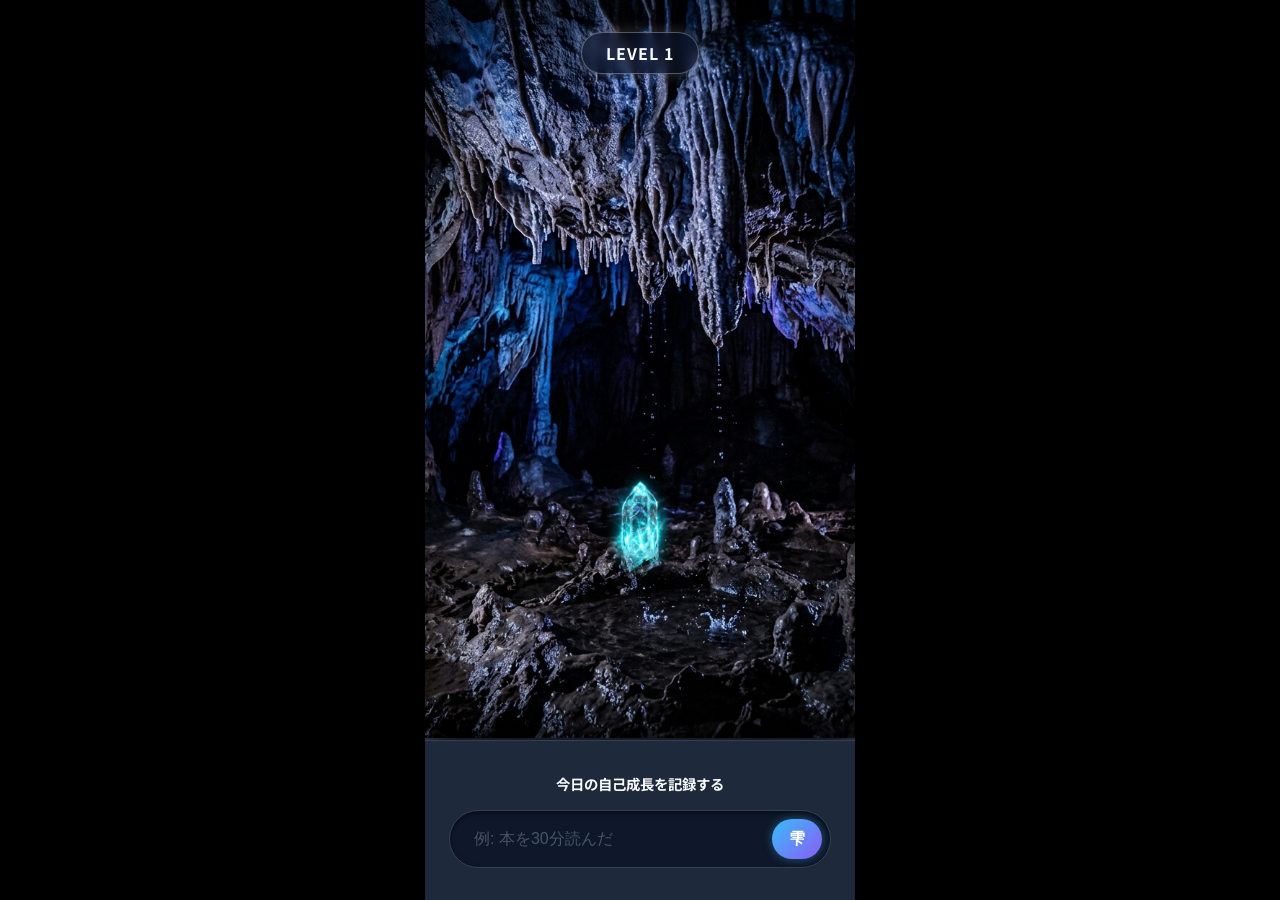
==== crystal_app/index.html @ 459fe9fe "Pivot to CrystalLog app based on new VPC insights" ====
<!DOCTYPE html>
<html lang="ja">
<head>
    <meta charset="UTF-8">
    <meta name="viewport" content="width=device-width, initial-scale=1.0, maximum-scale=1.0, user-scalable=no">
    <title>CrystalLog - 成長の結晶</title>
    <link rel="stylesheet" href="style.css">
    <link href="https://fonts.googleapis.com/css2?family=Noto+Sans+JP:wght@300;400;500;700&display=swap" rel="stylesheet">
</head>
<body>
    <div class="mobile-app">
        
        <!-- 上部：鍾乳洞と結晶のステージ -->
        <div class="cave-stage" id="stage">
            
            <div class="top-info">
                <div class="level-badge">LEVEL <span id="levelValue">1</span></div>
            </div>

            <!-- 天井の雫の発生源 (背景画像に鍾乳石が含まれるため非表示) -->
            <div class="stalactite-area">
                <div class="drop-origin" id="dropOrigin"></div>
            </div>

            <!-- 成長する結晶 (AI生成画像を使用) -->
            <div class="crystal-area">
                <img src="crystal.png" alt="Crystal" class="crystal-img" id="mainCrystal">
            </div>
            
            <!-- 波紋用コンテナ -->
            <div class="ripple-container" id="rippleContainer"></div>
        </div>

        <!-- 下部：成長入力パネル -->
        <div class="bottom-panel">
            <div class="action-area">
                <p class="action-title">今日の自己成長を記録する</p>
                <div class="input-group">
                    <input type="text" id="growthInput" placeholder="例: 本を30分読んだ" autocomplete="off">
                    <button class="translate-btn" id="dropBtn">雫</button>
                </div>
            </div>
        </div>
    </div>

    <script src="script.js"></script>
</body>
</html>
---- crystal_app/style.css ----
:root {
    --bg-dark: #020617;
    --primary: #38bdf8;
    --primary-glow: rgba(56, 189, 248, 0.6);
    --panel-bg: #1e293b;
    --text-main: #f8fafc;
    --text-sub: #94a3b8;
    --current-hue: 0deg; /* 動的にJSから変更される */
}

* {
    margin: 0;
    padding: 0;
    box-sizing: border-box;
}

body {
    background-color: #000;
    color: var(--text-main);
    font-family: 'Noto Sans JP', sans-serif;
    display: flex;
    justify-content: center;
    align-items: center;
    height: 100vh;
    overflow: hidden;
}

/* スマホアプリ風コンテナ */
.mobile-app {
    width: 100%;
    max-width: 430px;
    height: 100%;
    max-height: 932px;
    background: var(--bg-dark);
    position: relative;
    display: flex;
    flex-direction: column;
    box-shadow: 0 0 50px rgba(0,0,0,0.5);
}

/* --- 鍾乳洞ステージ (背景画像) --- */
.cave-stage {
    flex: 1;
    position: relative;
    /* AI生成した高画質な鍾乳洞画像を使用 */
    background-image: url('cave_bg.png');
    background-size: cover;
    background-position: center bottom;
    overflow: hidden;
    display: flex;
    flex-direction: column;
    align-items: center;
    border-bottom: 2px solid #334155;
    /* 少し暗くして文字や結晶を目立たせる */
    box-shadow: inset 0 0 100px rgba(0,0,0,0.8);
}

.top-info {
    position: absolute;
    top: 2rem;
    z-index: 20;
}

.level-badge {
    background: rgba(15, 23, 42, 0.6);
    border: 1px solid rgba(255, 255, 255, 0.3);
    padding: 0.5rem 1.5rem;
    border-radius: 999px;
    font-weight: bold;
    letter-spacing: 1px;
    box-shadow: 0 0 15px rgba(255, 255, 255, 0.2);
    backdrop-filter: blur(4px);
}

/* 天井の雫発生源 */
.stalactite-area {
    position: absolute;
    top: 0;
    left: 50%;
    transform: translateX(-50%);
    z-index: 10;
    height: 100px; /* 鍾乳石画像の長さに合わせる */
}

.drop-origin {
    position: absolute;
    bottom: 0;
    left: 50%;
    transform: translateX(-50%);
}

/* 改良版・雫のアニメーション */
.drop {
    position: absolute;
    width: 8px;
    height: 8px;
    background: #fff;
    border-radius: 50%;
    box-shadow: 0 0 15px #fff, 0 0 30px var(--primary);
    left: 50%;
    transform: translateX(-50%);
    z-index: 15;
}

/* 雫の軌跡（光の尾） */
.drop::after {
    content: '';
    position: absolute;
    top: -40px;
    left: 50%;
    transform: translateX(-50%);
    width: 2px;
    height: 40px;
    background: linear-gradient(to top, rgba(255,255,255,0.8), transparent);
    border-radius: 2px;
}

/* アニメーションを画面の高さに合わせて調整 */
@keyframes fall {
    0% { top: 0; opacity: 0; transform: translateX(-50%) scale(0.5); }
    10% { opacity: 1; transform: translateX(-50%) scale(1); }
    80% { opacity: 1; }
    100% { top: calc(100vh - 400px); opacity: 0; transform: translateX(-50%) scale(0.5); } /* 落ちる先を結晶の中心あたりに調整 */
}

/* 結晶 (AI生成画像) */
.crystal-area {
    position: absolute;
    bottom: 2rem; /* 画面下からの位置 */
    display: flex;
    justify-content: center;
    align-items: center;
    width: 100%;
    height: 350px;
}

.crystal-img {
    width: var(--crystal-width, 120px); /* JSで動的に変更 */
    height: auto;
    /* 背景が黒(#000)の画像を、背景に合成して黒を透過させる魔法のCSS */
    mix-blend-mode: screen;
    transform-origin: center center;
    transition: width 1.5s cubic-bezier(0.175, 0.885, 0.32, 1.275), filter 1.5s ease-in-out;
    z-index: 2;
    /* 色をJSで変えるための変数 */
    filter: hue-rotate(var(--current-hue));
}

.crystal-img.absorb {
    animation: crystalImgPulse 0.8s ease-out;
}

@keyframes crystalImgPulse {
    0% { transform: scale(1); filter: brightness(1) hue-rotate(var(--current-hue)); }
    50% { transform: scale(1.1) translateY(-10px); filter: brightness(1.5) hue-rotate(var(--current-hue)); }
    100% { transform: scale(1); filter: brightness(1) hue-rotate(var(--current-hue)); }
}

/* 波紋エフェクト強化 */
.ripple-container {
    position: absolute;
    bottom: 5rem;
    left: 50%;
    transform: translateX(-50%);
    width: 200px;
    height: 50px;
    z-index: 5;
    perspective: 600px;
}

.ripple {
    position: absolute;
    top: 50%;
    left: 50%;
    transform: translate(-50%, -50%) rotateX(70deg);
    border-radius: 50%;
    border: 3px solid rgba(255,255,255,0.9);
    box-shadow: 0 0 20px rgba(255,255,255,0.8), inset 0 0 20px rgba(255,255,255,0.5);
    width: 0;
    height: 0;
    opacity: 1;
    animation: rippleEffect 1.2s ease-out forwards;
}

@keyframes rippleEffect {
    to { width: 300px; height: 300px; opacity: 0; border-width: 0px; }
}

/* --- 下部パネル --- */
.bottom-panel {
    background: var(--panel-bg);
    padding: 2rem 1.5rem;
    box-shadow: 0 -10px 30px rgba(0,0,0,0.8);
    z-index: 30;
    border-top: 1px solid rgba(255,255,255,0.1);
}

/* アクションエリア */
.action-title {
    font-size: 0.9rem;
    color: var(--text-main);
    margin-bottom: 1rem;
    text-align: center;
    font-weight: bold;
}

.input-group {
    display: flex;
    background: #0f172a;
    border: 1px solid #334155;
    border-radius: 999px;
    padding: 0.5rem;
    box-shadow: inset 0 2px 5px rgba(0,0,0,0.5);
}

.input-group input {
    flex: 1;
    background: transparent;
    border: none;
    color: white;
    padding: 0.5rem 1rem;
    font-size: 1rem;
    outline: none;
}

.input-group input::placeholder {
    color: #475569;
}

.translate-btn {
    background: linear-gradient(135deg, var(--primary), #8b5cf6);
    color: white;
    border: none;
    width: 50px;
    height: 40px;
    border-radius: 999px;
    font-size: 1rem;
    font-weight: bold;
    cursor: pointer;
    display: flex;
    justify-content: center;
    align-items: center;
    transition: all 0.2s;
    box-shadow: 0 0 10px rgba(56, 189, 248, 0.4);
}

.translate-btn:active {
    transform: scale(0.9);
}
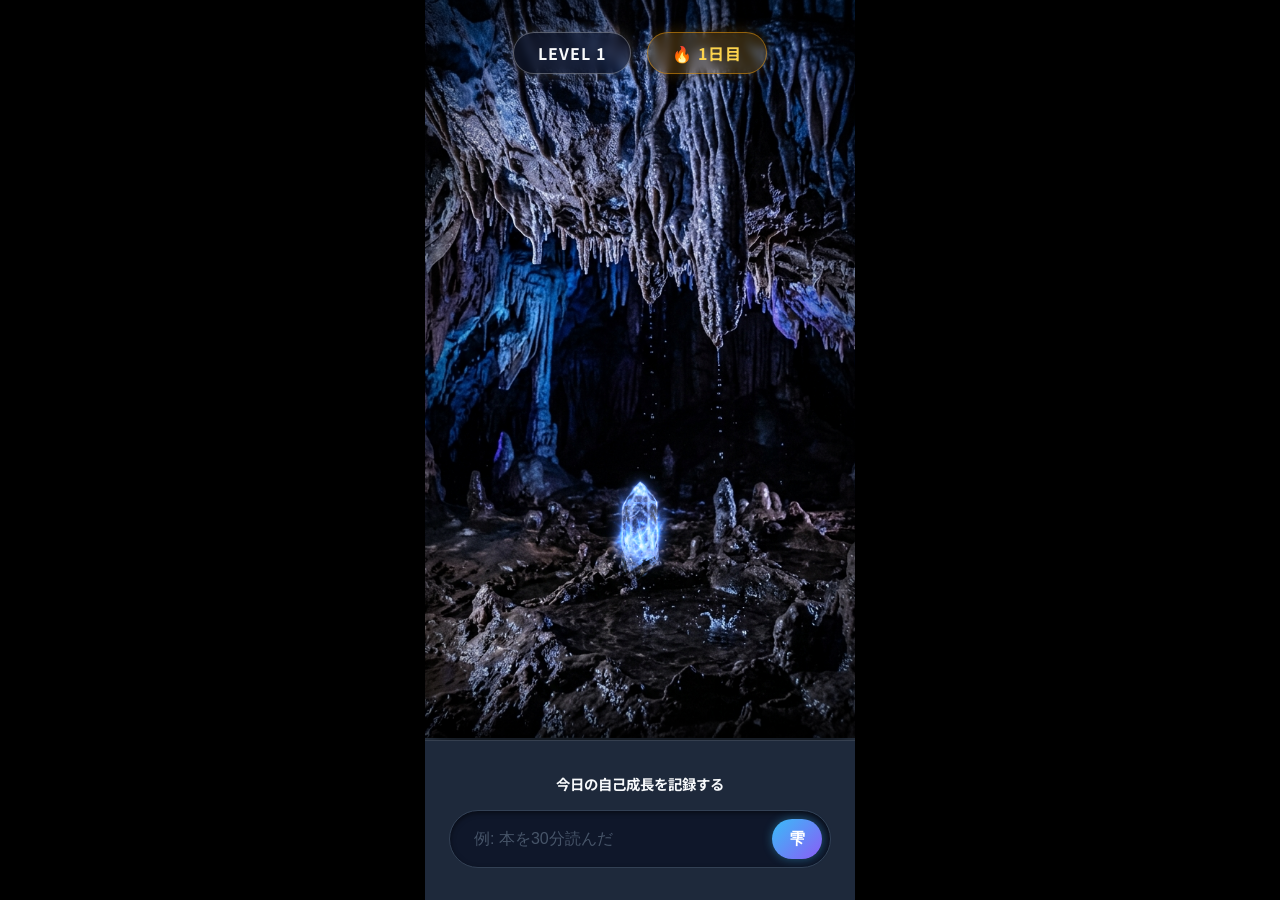
==== commit ca8b9b9d: "Add streak badge and localStorage persistence for crystal growth" ====
--- a/crystal_app/index.html
+++ b/crystal_app/index.html
@@ -15,6 +15,7 @@
             
             <div class="top-info">
                 <div class="level-badge">LEVEL <span id="levelValue">1</span></div>
+                <div class="streak-badge">🔥 <span id="streakValue">1</span>日目</div>
             </div>
 
             <!-- 天井の雫の発生源 (背景画像に鍾乳石が含まれるため非表示) -->
--- a/crystal_app/style.css
+++ b/crystal_app/style.css
@@ -59,6 +59,8 @@
     position: absolute;
     top: 2rem;
     z-index: 20;
+    display: flex;
+    gap: 1rem;
 }
 
 .level-badge {
@@ -69,6 +71,18 @@
     font-weight: bold;
     letter-spacing: 1px;
     box-shadow: 0 0 15px rgba(255, 255, 255, 0.2);
+    backdrop-filter: blur(4px);
+}
+
+.streak-badge {
+    background: rgba(245, 158, 11, 0.2);
+    border: 1px solid rgba(245, 158, 11, 0.5);
+    color: #fcd34d;
+    padding: 0.5rem 1.5rem;
+    border-radius: 999px;
+    font-weight: bold;
+    letter-spacing: 1px;
+    box-shadow: 0 0 15px rgba(245, 158, 11, 0.2);
     backdrop-filter: blur(4px);
 }
 
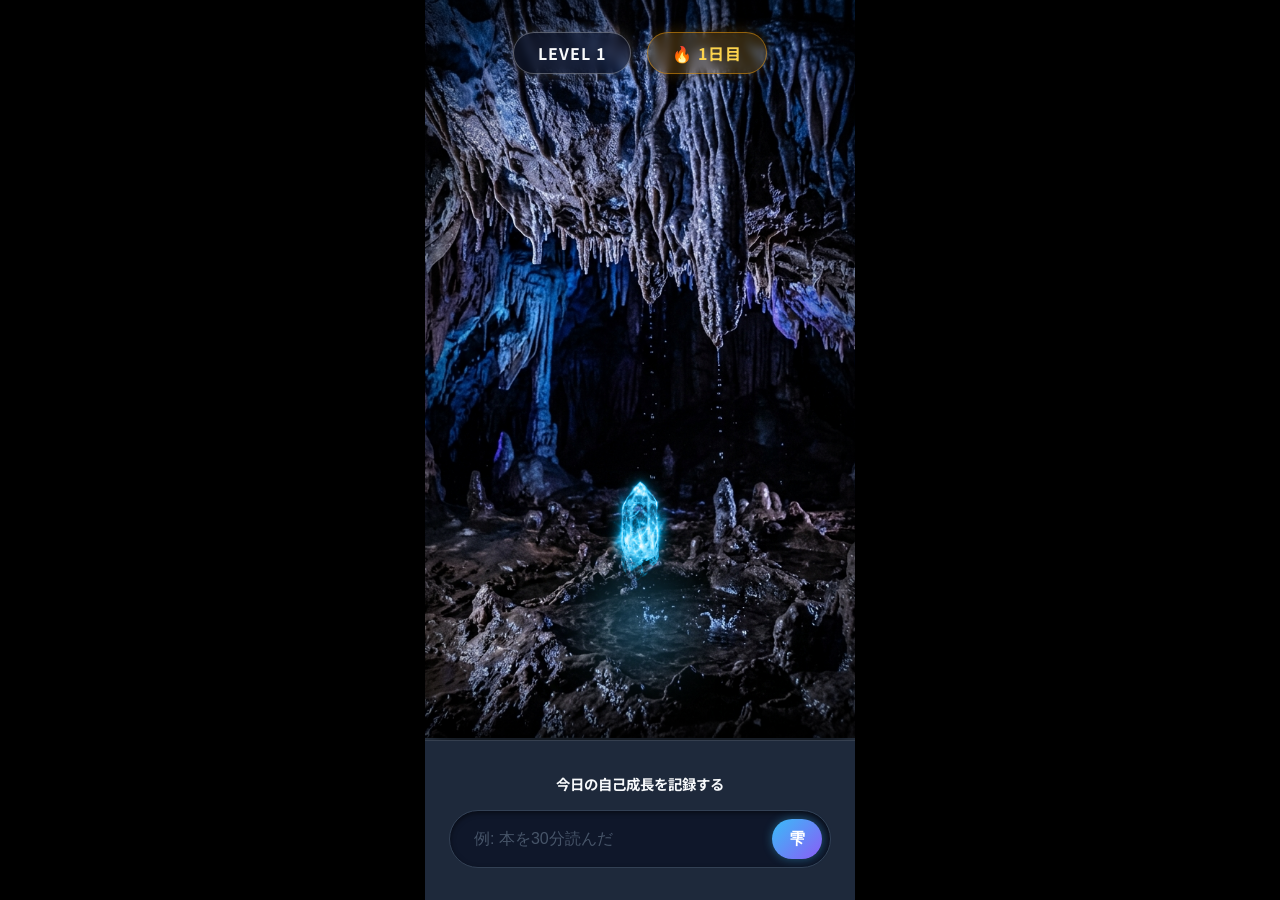
==== commit 638f90b8: "Refine growth: Slower +2px scaling and accumulate colors via gradient overlay" ====
--- a/crystal_app/index.html
+++ b/crystal_app/index.html
@@ -25,7 +25,11 @@
 
             <!-- 成長する結晶 (AI生成画像を使用) -->
             <div class="crystal-area">
-                <img src="crystal.png" alt="Crystal" class="crystal-img" id="mainCrystal">
+                <div class="crystal-glow" id="crystalGlow"></div>
+                <div class="crystal-wrapper" id="mainCrystal">
+                    <img src="crystal.png" alt="Crystal" class="crystal-img">
+                    <div class="color-overlay"></div>
+                </div>
             </div>
             
             <!-- 波紋用コンテナ -->
--- a/crystal_app/style.css
+++ b/crystal_app/style.css
@@ -5,7 +5,8 @@
     --panel-bg: #1e293b;
     --text-main: #f8fafc;
     --text-sub: #94a3b8;
-    --current-hue: 0deg; /* 動的にJSから変更される */
+    --crystal-gradient: #38bdf8; /* 動的に追加される色 */
+    --glow-color: rgba(56, 189, 248, 0.6);
 }
 
 * {
@@ -140,7 +141,7 @@
 /* 結晶 (AI生成画像) */
 .crystal-area {
     position: absolute;
-    bottom: 2rem; /* 画面下からの位置 */
+    bottom: 2rem; 
     display: flex;
     justify-content: center;
     align-items: center;
@@ -148,26 +149,56 @@
     height: 350px;
 }
 
+.crystal-wrapper {
+    position: relative;
+    width: var(--crystal-width, 120px);
+    height: auto;
+    mix-blend-mode: screen;
+    transition: width 1.5s cubic-bezier(0.175, 0.885, 0.32, 1.275);
+    z-index: 2;
+    display: flex;
+    justify-content: center;
+    align-items: center;
+}
+
 .crystal-img {
-    width: var(--crystal-width, 120px); /* JSで動的に変更 */
+    width: 100%;
     height: auto;
-    /* 背景が黒(#000)の画像を、背景に合成して黒を透過させる魔法のCSS */
-    mix-blend-mode: screen;
-    transform-origin: center center;
-    transition: width 1.5s cubic-bezier(0.175, 0.885, 0.32, 1.275), filter 1.5s ease-in-out;
-    z-index: 2;
-    /* 色をJSで変えるための変数 */
-    filter: hue-rotate(var(--current-hue));
-}
-
-.crystal-img.absorb {
-    animation: crystalImgPulse 0.8s ease-out;
-}
-
-@keyframes crystalImgPulse {
-    0% { transform: scale(1); filter: brightness(1) hue-rotate(var(--current-hue)); }
-    50% { transform: scale(1.1) translateY(-10px); filter: brightness(1.5) hue-rotate(var(--current-hue)); }
-    100% { transform: scale(1); filter: brightness(1) hue-rotate(var(--current-hue)); }
+    display: block;
+}
+
+.color-overlay {
+    position: absolute;
+    top: 0; left: 0; right: 0; bottom: 0;
+    mix-blend-mode: color; /* 下の画像（クリスタル）の色相を上書きする */
+    background: var(--crystal-gradient);
+    opacity: 0.8;
+}
+
+.crystal-wrapper.absorb {
+    animation: wrapperPulse 0.8s ease-out;
+}
+
+@keyframes wrapperPulse {
+    0% { transform: scale(1); filter: brightness(1); }
+    50% { transform: scale(1.1) translateY(-10px); filter: brightness(1.5); }
+    100% { transform: scale(1); filter: brightness(1); }
+}
+
+.crystal-glow {
+    position: absolute;
+    bottom: 10px;
+    width: 150px;
+    height: 150px;
+    background: radial-gradient(circle, var(--glow-color) 0%, transparent 70%);
+    filter: blur(20px);
+    opacity: 0.4;
+    transition: all 1.5s ease-in-out;
+    z-index: 1;
+}
+
+.crystal-glow.absorb {
+    animation: glowPulse 0.8s ease-out;
 }
 
 /* 波紋エフェクト強化 */
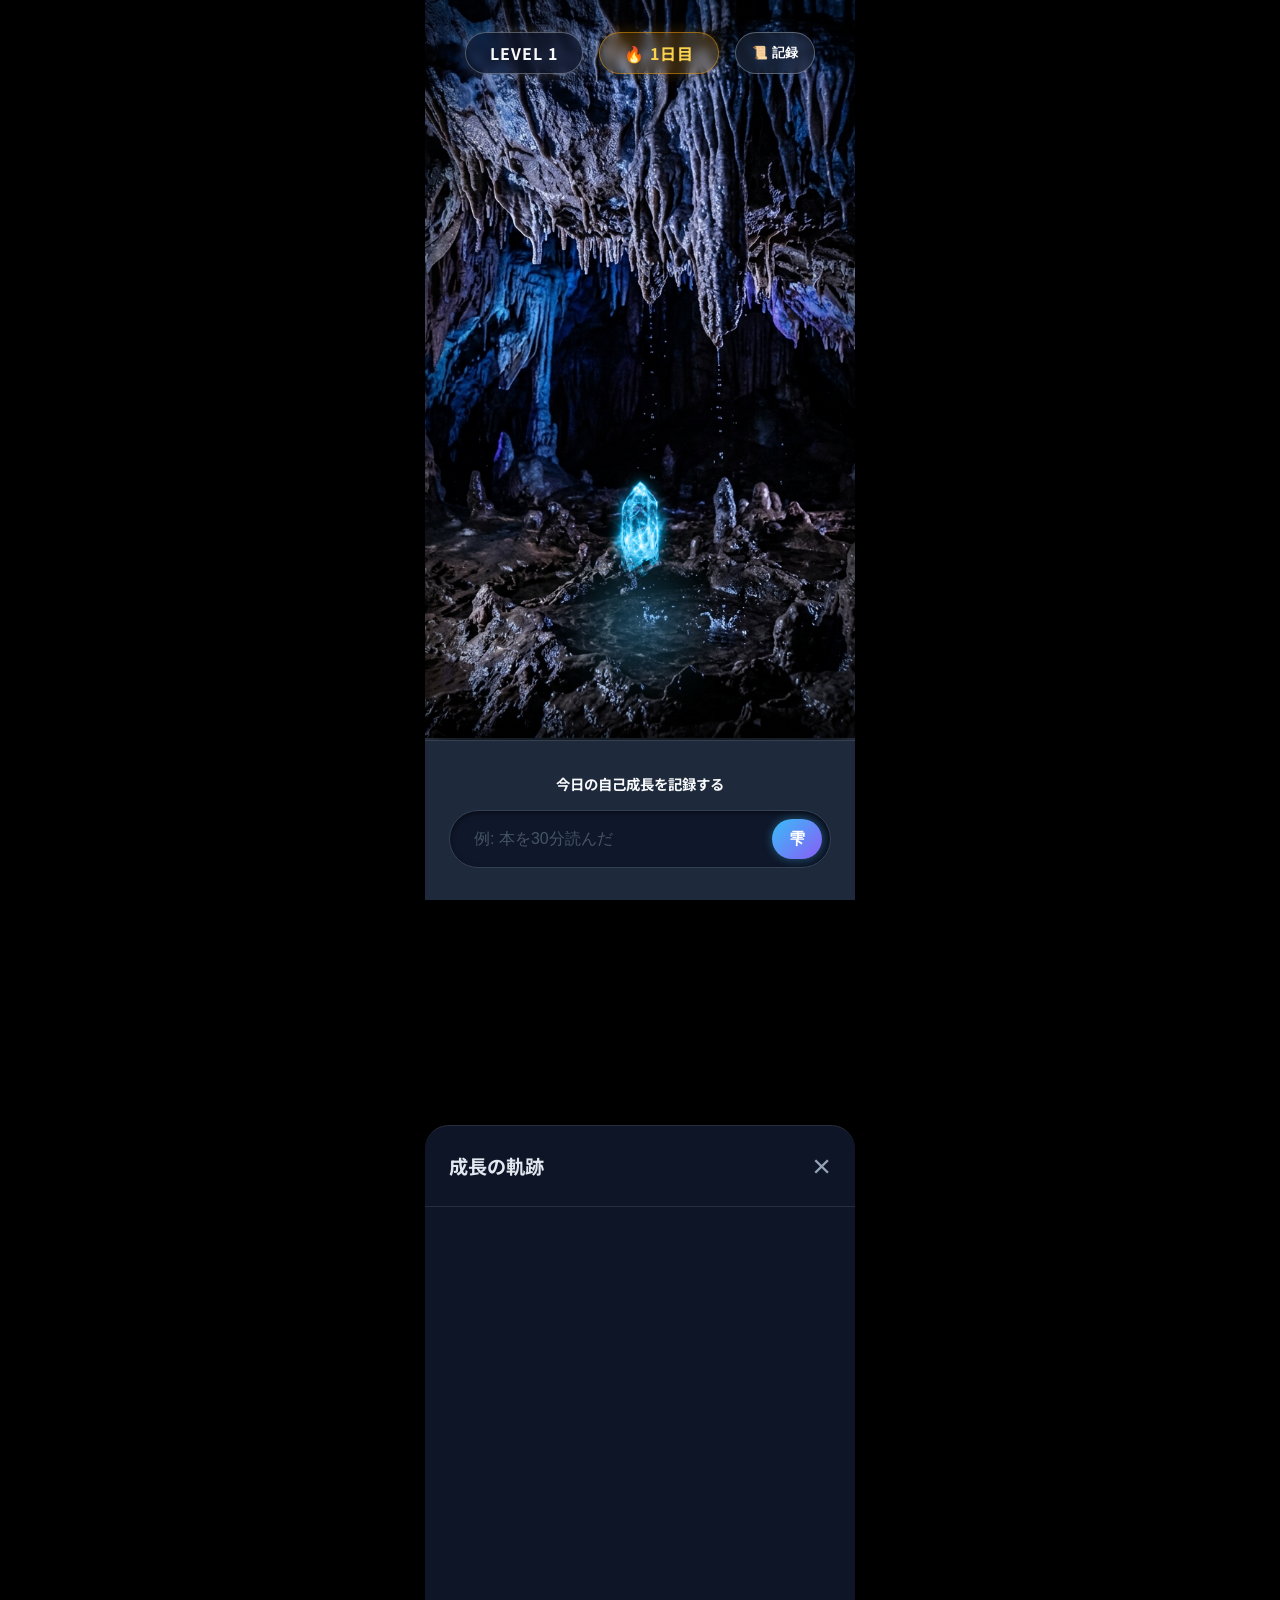
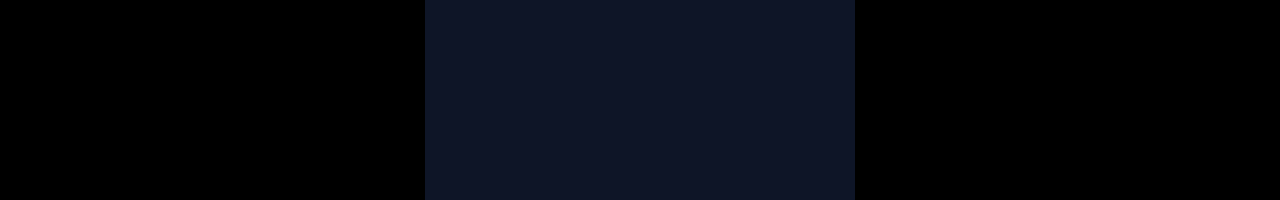
==== commit 256a7dac: "Add growth log history modal and localStorage persistence" ====
--- a/crystal_app/index.html
+++ b/crystal_app/index.html
@@ -16,6 +16,7 @@
             <div class="top-info">
                 <div class="level-badge">LEVEL <span id="levelValue">1</span></div>
                 <div class="streak-badge">🔥 <span id="streakValue">1</span>日目</div>
+                <button class="log-btn" id="openLogBtn">📜 記録</button>
             </div>
 
             <!-- 天井の雫の発生源 (背景画像に鍾乳石が含まれるため非表示) -->
@@ -46,6 +47,17 @@
                 </div>
             </div>
         </div>
+
+        <!-- ログモーダル -->
+        <div class="log-modal" id="logModal">
+            <div class="log-modal-header">
+                <h3>成長の軌跡</h3>
+                <button class="close-btn" id="closeLogBtn">×</button>
+            </div>
+            <div class="log-list-container" id="logListContainer">
+                <!-- ログアイテムがここに追加される -->
+            </div>
+        </div>
     </div>
 
     <script src="script.js"></script>
--- a/crystal_app/style.css
+++ b/crystal_app/style.css
@@ -292,3 +292,90 @@
 .translate-btn:active {
     transform: scale(0.9);
 }
+
+/* --- ログボタン --- */
+.log-btn {
+    background: rgba(30, 41, 59, 0.6);
+    border: 1px solid rgba(255, 255, 255, 0.3);
+    color: white;
+    padding: 0.5rem 1rem;
+    border-radius: 999px;
+    font-weight: bold;
+    cursor: pointer;
+    backdrop-filter: blur(4px);
+    transition: all 0.2s;
+    font-size: 0.8rem;
+}
+.log-btn:active { transform: scale(0.95); }
+
+/* --- ログモーダル --- */
+.log-modal {
+    position: absolute;
+    bottom: -100%;
+    left: 0;
+    width: 100%;
+    height: 75%;
+    background: rgba(15, 23, 42, 0.95);
+    backdrop-filter: blur(15px);
+    border-top-left-radius: 24px;
+    border-top-right-radius: 24px;
+    z-index: 50;
+    transition: bottom 0.4s cubic-bezier(0.175, 0.885, 0.32, 1.275);
+    display: flex;
+    flex-direction: column;
+    box-shadow: 0 -10px 40px rgba(0,0,0,0.8);
+    border-top: 1px solid rgba(255,255,255,0.1);
+}
+
+.log-modal.show {
+    bottom: 0;
+}
+
+.log-modal-header {
+    display: flex;
+    justify-content: space-between;
+    align-items: center;
+    padding: 1.5rem;
+    border-bottom: 1px solid rgba(255,255,255,0.1);
+}
+
+.log-modal-header h3 {
+    font-size: 1.2rem;
+    color: #e2e8f0;
+}
+
+.close-btn {
+    background: none;
+    border: none;
+    color: #94a3b8;
+    font-size: 2rem;
+    cursor: pointer;
+    line-height: 1;
+}
+
+.log-list-container {
+    flex: 1;
+    overflow-y: auto;
+    padding: 1.5rem;
+    display: flex;
+    flex-direction: column;
+    gap: 1rem;
+}
+
+.log-item {
+    background: rgba(30, 41, 59, 0.5);
+    padding: 1rem;
+    border-radius: 12px;
+    border-left: 4px solid var(--primary);
+}
+
+.log-date {
+    font-size: 0.75rem;
+    color: #94a3b8;
+    margin-bottom: 0.25rem;
+}
+
+.log-text {
+    font-size: 0.95rem;
+    color: #f8fafc;
+}
